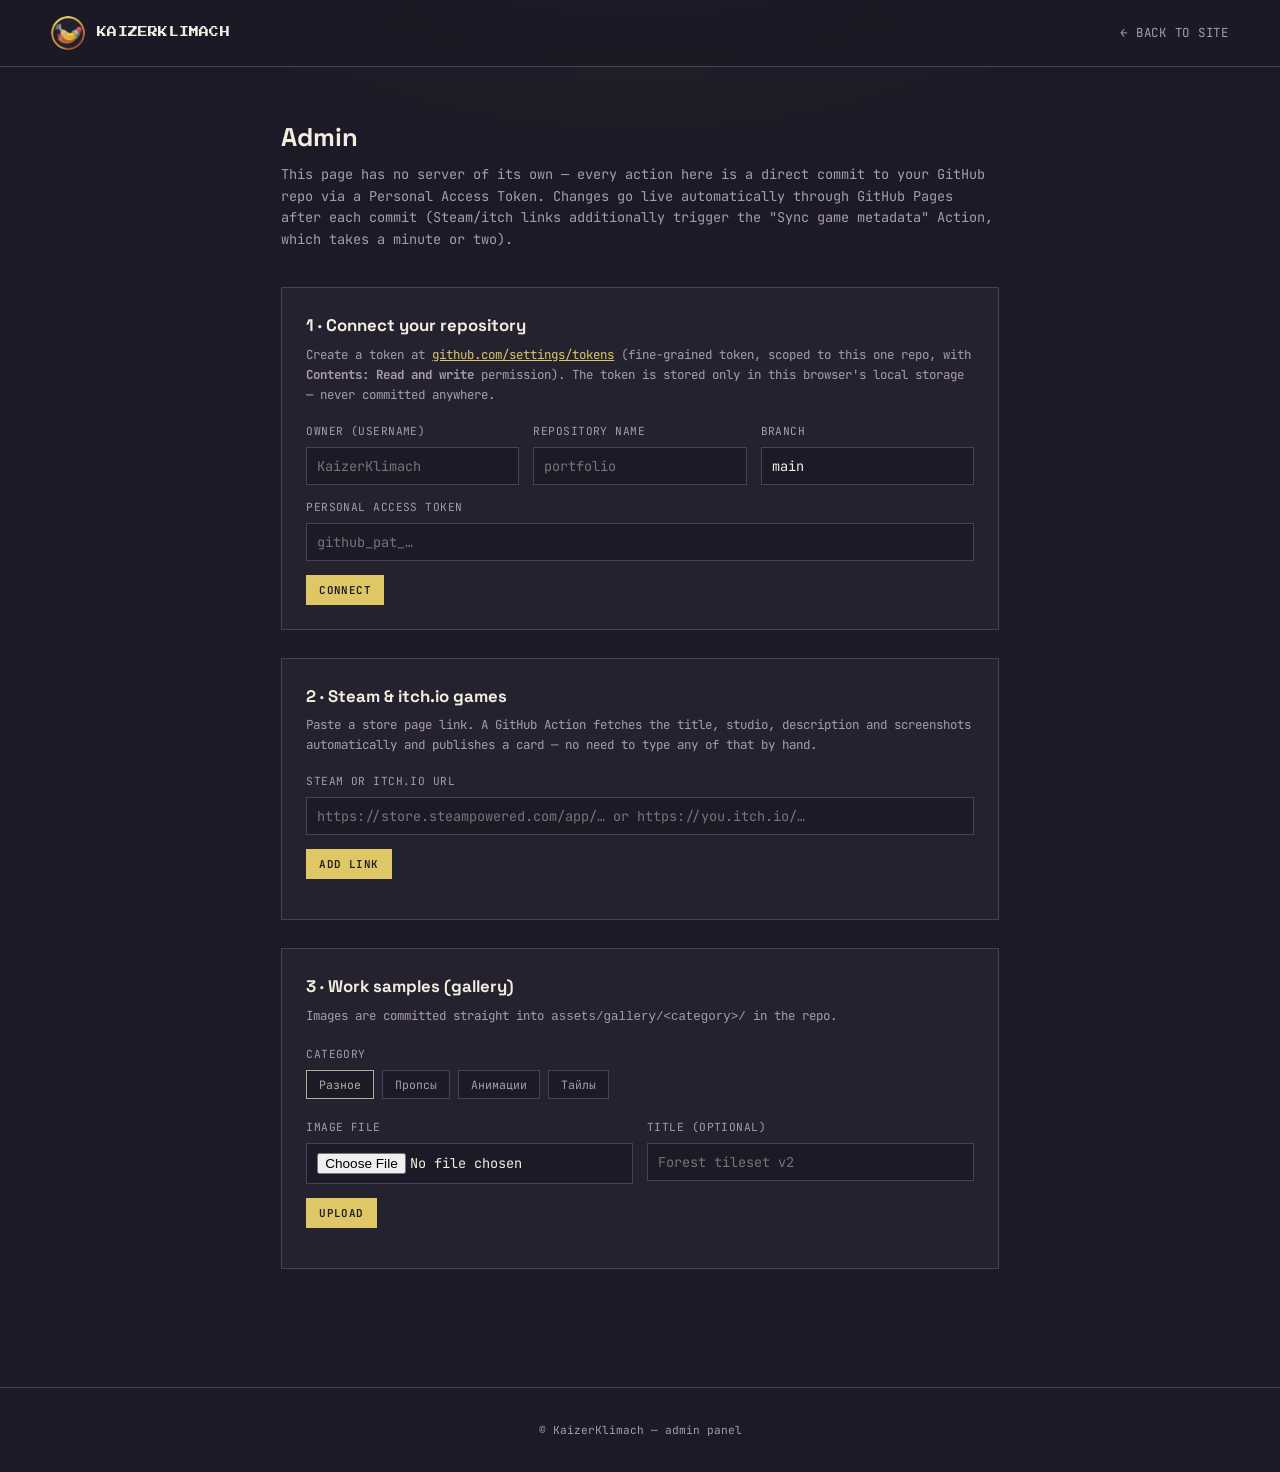
==== admin.html @ dae1ea57 "Initial" ====
<!DOCTYPE html>
<html lang="en">
<head>
<meta charset="UTF-8">
<meta name="viewport" content="width=device-width, initial-scale=1.0">
<title>Admin — KaizerKlimach</title>
<link rel="icon" href="assets/logo.png">
<link rel="preconnect" href="https://fonts.googleapis.com">
<link href="https://fonts.googleapis.com/css2?family=Press+Start+2P&family=Space+Grotesk:wght@500;700&family=JetBrains+Mono:wght@400;500;600&display=swap" rel="stylesheet">
<link rel="stylesheet" href="assets/styles.css">
</head>
<body>

<header class="nav">
  <a class="brand" href="index.html">
    <img src="assets/logo.png" alt="KaizerKlimach logo">
    <span>KAIZERKLIMACH</span>
  </a>
  <nav class="links"><a href="index.html">← Back to site</a></nav>
</header>

<div class="admin-wrap">
  <h1>Admin</h1>
  <p class="sub">
    This page has no server of its own — every action here is a direct commit to your GitHub repo
    via a Personal Access Token. Changes go live automatically through GitHub Pages after each commit
    (Steam/itch links additionally trigger the "Sync game metadata" Action, which takes a minute or two).
  </p>

  <div class="panel">
    <h2>1 · Connect your repository</h2>
    <p class="desc">
      Create a token at
      <a href="https://github.com/settings/tokens?type=beta" target="_blank" rel="noopener" style="color:var(--accent-gold);">github.com/settings/tokens</a>
      (fine-grained token, scoped to this one repo, with <b>Contents: Read and write</b> permission).
      The token is stored only in this browser's local storage — never committed anywhere.
    </p>
    <div class="row-3">
      <div class="field"><label>Owner (username)</label><input id="cfgOwner" placeholder="KaizerKlimach"></div>
      <div class="field"><label>Repository name</label><input id="cfgRepo" placeholder="portfolio"></div>
      <div class="field"><label>Branch</label><input id="cfgBranch" placeholder="main"></div>
    </div>
    <div class="field"><label>Personal access token</label><input id="cfgToken" type="password" placeholder="github_pat_…"></div>
    <button class="btn small solid" id="saveSetup" type="button">Connect</button>
    <div class="status" id="setupStatus"></div>
  </div>

  <div class="panel">
    <h2>2 · Steam & itch.io games</h2>
    <p class="desc">
      Paste a store page link. A GitHub Action fetches the title, studio, description and screenshots
      automatically and publishes a card — no need to type any of that by hand.
    </p>
    <div class="field">
      <label>Steam or itch.io URL</label>
      <input id="newLinkUrl" placeholder="https://store.steampowered.com/app/… or https://you.itch.io/…">
    </div>
    <button class="btn small solid" id="addLinkBtn" type="button">Add link</button>
    <div class="status" id="linksStatus"></div>
    <div class="link-list" id="linksList"></div>
  </div>

  <div class="panel">
    <h2>3 · Work samples (gallery)</h2>
    <p class="desc">Images are committed straight into <code>assets/gallery/&lt;category&gt;/</code> in the repo.</p>
    <div class="field">
      <label>Category</label>
      <div class="cat-pills" id="galCatPills"></div>
    </div>
    <div class="row-2">
      <div class="field"><label>Image file</label><input id="galFile" type="file" accept="image/*"></div>
      <div class="field"><label>Title (optional)</label><input id="galTitle" placeholder="Forest tileset v2"></div>
    </div>
    <button class="btn small solid" id="galUploadBtn" type="button">Upload</button>
    <div class="status" id="galStatus"></div>
    <div class="gallery-admin-grid" id="galGrid"></div>
  </div>
</div>

<footer>© KaizerKlimach — admin panel</footer>

<script src="assets/admin.js"></script>
</body>
</html>
---- assets/styles.css ----
:root{
  --bg-void:#1c1a26;
  --bg-panel:#252230;
  --bg-panel-alt:#2e2a3a;
  --fg-main:#f3ece0;
  --fg-dim:#a89bab;
  --accent-gold:#dfc766;
  --accent-amber:#c98a3a;
  --accent-coral:#cf6b4a;
  --accent-pink:#d3676b;
  --accent-sage:#a8b39c;
  --border-pixel:#47415a;
}
*{box-sizing:border-box; margin:0; padding:0;}
body{
  background:
    radial-gradient(ellipse 900px 500px at 50% -10%, rgba(223,199,102,0.07), transparent 60%),
    var(--bg-void);
  color:var(--fg-main);
  font-family:'JetBrains Mono', monospace;
  line-height:1.6;
}
::selection{background:var(--accent-gold); color:var(--bg-void);}
a{color:inherit;}
h1,h2,h3{font-family:'Space Grotesk'; font-weight:700;}
img{max-width:100%; display:block;}
button{font-family:inherit;}

/* ---------- NAV ---------- */
header.nav{
  position:sticky; top:0; z-index:20;
  display:flex; align-items:center; justify-content:space-between;
  padding:16px clamp(18px,4vw,56px);
  background:rgba(28,26,38,0.88); backdrop-filter:blur(8px);
  border-bottom:1px solid var(--border-pixel);
}
.brand{display:flex; align-items:center; gap:12px; text-decoration:none;}
.brand img{width:34px; height:34px; border-radius:50%;}
.brand span{font-family:'Press Start 2P'; font-size:.62rem; color:var(--fg-main); letter-spacing:.02em;}
nav.links{display:flex; align-items:center; gap:28px; font-size:.78rem; text-transform:uppercase; letter-spacing:.06em;}
nav.links a{text-decoration:none; color:var(--fg-dim); transition:color .2s;}
nav.links a:hover{color:var(--accent-gold);}

/* ---------- HERO ---------- */
.hero{
  display:flex; align-items:center; gap:48px; flex-wrap:wrap;
  padding:80px clamp(18px,4vw,56px) 70px;
  max-width:1200px; margin:0 auto;
}
.hero img.logo-hero{
  width:150px; height:150px; border-radius:50%; flex:none;
  box-shadow:0 0 0 1px var(--border-pixel), 0 20px 50px rgba(223,199,102,0.12);
}
.hero .copy{flex:1; min-width:260px;}
.hero .alias{
  font-family:'Press Start 2P'; font-size:.65rem; color:var(--accent-sage); display:block; margin-bottom:14px;
}
.hero h1{font-size:clamp(2rem,5.4vw,3.4rem); line-height:1.08;}
.hero h1 em{font-style:normal; color:var(--accent-gold);}
.hero p{margin-top:18px; max-width:56ch; color:var(--fg-dim); font-size:.95rem;}
.hero .cta-row{display:flex; gap:14px; margin-top:30px; flex-wrap:wrap;}
.btn{
  display:inline-flex; align-items:center; gap:8px; text-decoration:none;
  padding:11px 20px; font-size:.78rem; letter-spacing:.04em; text-transform:uppercase;
  border:1px solid var(--border-pixel); color:var(--fg-main); transition:all .2s;
  background:none; cursor:pointer;
}
.btn.solid{background:var(--accent-gold); border-color:var(--accent-gold); color:var(--bg-void); font-weight:600;}
.btn:hover{border-color:var(--accent-gold); color:var(--accent-gold);}
.btn.solid:hover{background:var(--accent-amber); border-color:var(--accent-amber); color:var(--bg-void);}
.btn.small{padding:7px 12px; font-size:.68rem;}
.btn.danger:hover{border-color:var(--accent-pink); color:var(--accent-pink);}
.btn[disabled]{opacity:.4; cursor:not-allowed;}

/* ---------- SECTIONS ---------- */
section{padding:64px clamp(18px,4vw,56px); max-width:1200px; margin:0 auto;}
.section-head{display:flex; align-items:baseline; gap:14px; margin-bottom:34px; flex-wrap:wrap;}
.section-head h2{font-size:1.5rem;}
.section-head .count{font-family:'Press Start 2P'; font-size:.55rem; color:var(--accent-amber);}
.about-text{max-width:64ch; color:var(--fg-dim); font-size:.92rem;}
.about-text p+p{margin-top:14px;}
.facts{display:flex; flex-wrap:wrap; gap:12px 30px; margin-top:24px; font-size:.78rem;}
.facts b{color:var(--fg-main); font-family:'Space Grotesk';}

/* ---------- GAME GRID / CARDS ---------- */
.grid{display:grid; grid-template-columns:repeat(auto-fill, minmax(300px,1fr)); gap:26px;}
.empty-note{color:var(--fg-dim); font-size:.85rem;}

.game-card{
  background:var(--bg-panel); border:1px solid var(--border-pixel);
  display:flex; flex-direction:column; overflow:hidden;
}
.carousel{position:relative; aspect-ratio:16/9; background:#100e17; overflow:hidden;}
.carousel-track{position:absolute; inset:0;}
.carousel-track img{
  position:absolute; inset:0; width:100%; height:100%; object-fit:cover;
  opacity:0; transition:opacity .35s ease; filter:saturate(.95) contrast(1.03);
}
.carousel-track img.active{opacity:1;}
.car-btn{
  position:absolute; top:50%; transform:translateY(-50%);
  width:30px; height:30px; border-radius:50%; border:none; cursor:pointer;
  background:rgba(20,18,28,0.55); color:var(--fg-main); font-size:1rem;
  display:flex; align-items:center; justify-content:center;
  opacity:0; transition:opacity .2s, background .2s;
}
.carousel:hover .car-btn{opacity:1;}
.car-btn:hover{background:var(--accent-gold); color:var(--bg-void);}
.car-btn.prev{left:10px;} .car-btn.next{right:10px;}
.dots{position:absolute; bottom:10px; left:0; right:0; display:flex; justify-content:center; gap:6px;}
.dot{
  width:6px; height:6px; border-radius:50%; background:rgba(243,236,224,0.35);
  cursor:pointer; transition:background .2s, transform .2s; border:none;
}
.dot.active{background:var(--accent-gold); transform:scale(1.25);}
.shot-count{
  position:absolute; top:10px; right:10px; font-family:'Press Start 2P'; font-size:.5rem;
  background:rgba(20,18,28,0.6); padding:4px 6px; color:var(--fg-dim);
}
.card-body{padding:20px 22px 22px; display:flex; flex-direction:column; gap:8px; flex:1;}
.card-body .tag{font-family:'Press Start 2P'; font-size:.5rem; color:var(--accent-amber); text-transform:uppercase;}
.card-body h3{font-size:1.08rem;}
.card-body .studio{font-size:.72rem; color:var(--fg-dim);}
.card-body p{font-size:.8rem; color:var(--fg-dim); flex:1; margin-top:2px;}
.card-body .go{margin-top:10px; font-size:.75rem; color:var(--accent-sage); text-decoration:none; letter-spacing:.03em;}
.card-body .go:hover{color:var(--accent-pink);}

/* ---------- GALLERY ---------- */
.gallery-tabs{display:flex; gap:10px; flex-wrap:wrap; margin-bottom:26px;}
.gtab{
  background:var(--bg-panel); border:1px solid var(--border-pixel); color:var(--fg-dim);
  padding:8px 16px; font-size:.75rem; cursor:pointer; letter-spacing:.03em;
}
.gtab.active{border-color:var(--accent-gold); color:var(--accent-gold);}
.gallery-grid{display:grid; grid-template-columns:repeat(auto-fill,minmax(180px,1fr)); gap:14px;}
.gallery-item{aspect-ratio:1; border:1px solid var(--border-pixel); background:var(--bg-panel); position:relative; overflow:hidden;}
.gallery-item img{width:100%; height:100%; object-fit:cover;}
.gallery-item .cap{
  position:absolute; bottom:0; left:0; right:0; padding:6px 8px;
  font-size:.65rem; background:rgba(20,18,28,0.75); color:var(--fg-main);
}
.frame-slot{
  aspect-ratio:1; border:1px dashed var(--border-pixel);
  display:flex; align-items:center; justify-content:center; text-align:center;
  font-family:'Press Start 2P'; font-size:.5rem; color:var(--border-pixel); padding:10px;
  background:var(--bg-panel); white-space:pre-line;
}

/* ---------- CONTACT / FOOTER ---------- */
.contact-row{display:flex; gap:34px; flex-wrap:wrap; margin-top:22px;}
.contact-row a{text-decoration:none; font-size:.95rem; border-bottom:1px solid var(--border-pixel); padding-bottom:4px; color:var(--fg-main);}
.contact-row a:hover{color:var(--accent-gold); border-color:var(--accent-gold);}
.contact-row .soon{opacity:.5;}
footer{text-align:center; padding:34px; font-size:.7rem; color:var(--fg-dim); border-top:1px solid var(--border-pixel);}

/* ---------- ADMIN PAGE ---------- */
.admin-wrap{max-width:820px; margin:0 auto; padding:50px clamp(18px,4vw,56px) 90px;}
.admin-wrap h1{font-size:1.6rem; margin-bottom:6px;}
.admin-wrap .sub{color:var(--fg-dim); font-size:.85rem; margin-bottom:36px;}
.panel{background:var(--bg-panel); border:1px solid var(--border-pixel); padding:24px; margin-bottom:28px;}
.panel h2{font-size:1.05rem; margin-bottom:6px;}
.panel .desc{color:var(--fg-dim); font-size:.78rem; margin-bottom:18px; line-height:1.6;}
.field{margin-bottom:14px; display:flex; flex-direction:column; gap:6px;}
.field label{font-size:.7rem; color:var(--fg-dim); text-transform:uppercase; letter-spacing:.04em;}
.field input, .field textarea, .field select{
  background:var(--bg-void); border:1px solid var(--border-pixel); color:var(--fg-main);
  padding:9px 10px; font-family:inherit; font-size:.85rem; width:100%;
}
.field textarea{min-height:70px; resize:vertical;}
.field input:focus, .field textarea:focus, .field select:focus{outline:none; border-color:var(--accent-gold);}
.field .hint{font-size:.65rem; color:var(--fg-dim); opacity:.75;}
.row-2{display:grid; grid-template-columns:1fr 1fr; gap:14px;}
.row-3{display:grid; grid-template-columns:1fr 1fr 1fr; gap:14px;}
@media(max-width:600px){ .row-2, .row-3{grid-template-columns:1fr;} }

.status{font-size:.78rem; margin-top:12px; padding:10px 12px; border:1px solid var(--border-pixel); display:none;}
.status.show{display:block;}
.status.ok{border-color:var(--accent-sage); color:var(--accent-sage);}
.status.err{border-color:var(--accent-pink); color:var(--accent-pink);}
.status.pending{border-color:var(--accent-gold); color:var(--accent-gold);}

.link-list{display:flex; flex-direction:column; gap:8px; margin-top:16px;}
.link-row{
  display:flex; align-items:center; gap:10px; padding:8px 10px;
  border:1px solid var(--border-pixel); background:var(--bg-void); font-size:.78rem;
}
.link-row span{flex:1; overflow:hidden; text-overflow:ellipsis; white-space:nowrap;}
.link-row button{flex:none;}

.cat-pills{display:flex; gap:8px; flex-wrap:wrap; margin-bottom:6px;}
.cat-pill{
  background:var(--bg-void); border:1px solid var(--border-pixel); color:var(--fg-dim);
  padding:6px 12px; font-size:.72rem; cursor:pointer;
}
.cat-pill.active{border-color:var(--accent-sage); color:var(--accent-sage);}

.gallery-admin-grid{display:grid; grid-template-columns:repeat(auto-fill,minmax(120px,1fr)); gap:10px; margin-top:16px;}
.gallery-admin-item{position:relative; aspect-ratio:1; border:1px solid var(--border-pixel); overflow:hidden;}
.gallery-admin-item img{width:100%; height:100%; object-fit:cover;}
.gallery-admin-item button{
  position:absolute; top:4px; right:4px; width:22px; height:22px; border-radius:50%; border:none;
  background:rgba(20,18,28,.75); color:var(--fg-main); cursor:pointer; font-size:.8rem;
}
.gallery-admin-item button:hover{background:var(--accent-pink); color:var(--bg-void);}

@media(max-width:640px){
  nav.links{display:none;}
  .hero{padding-top:56px;}
}
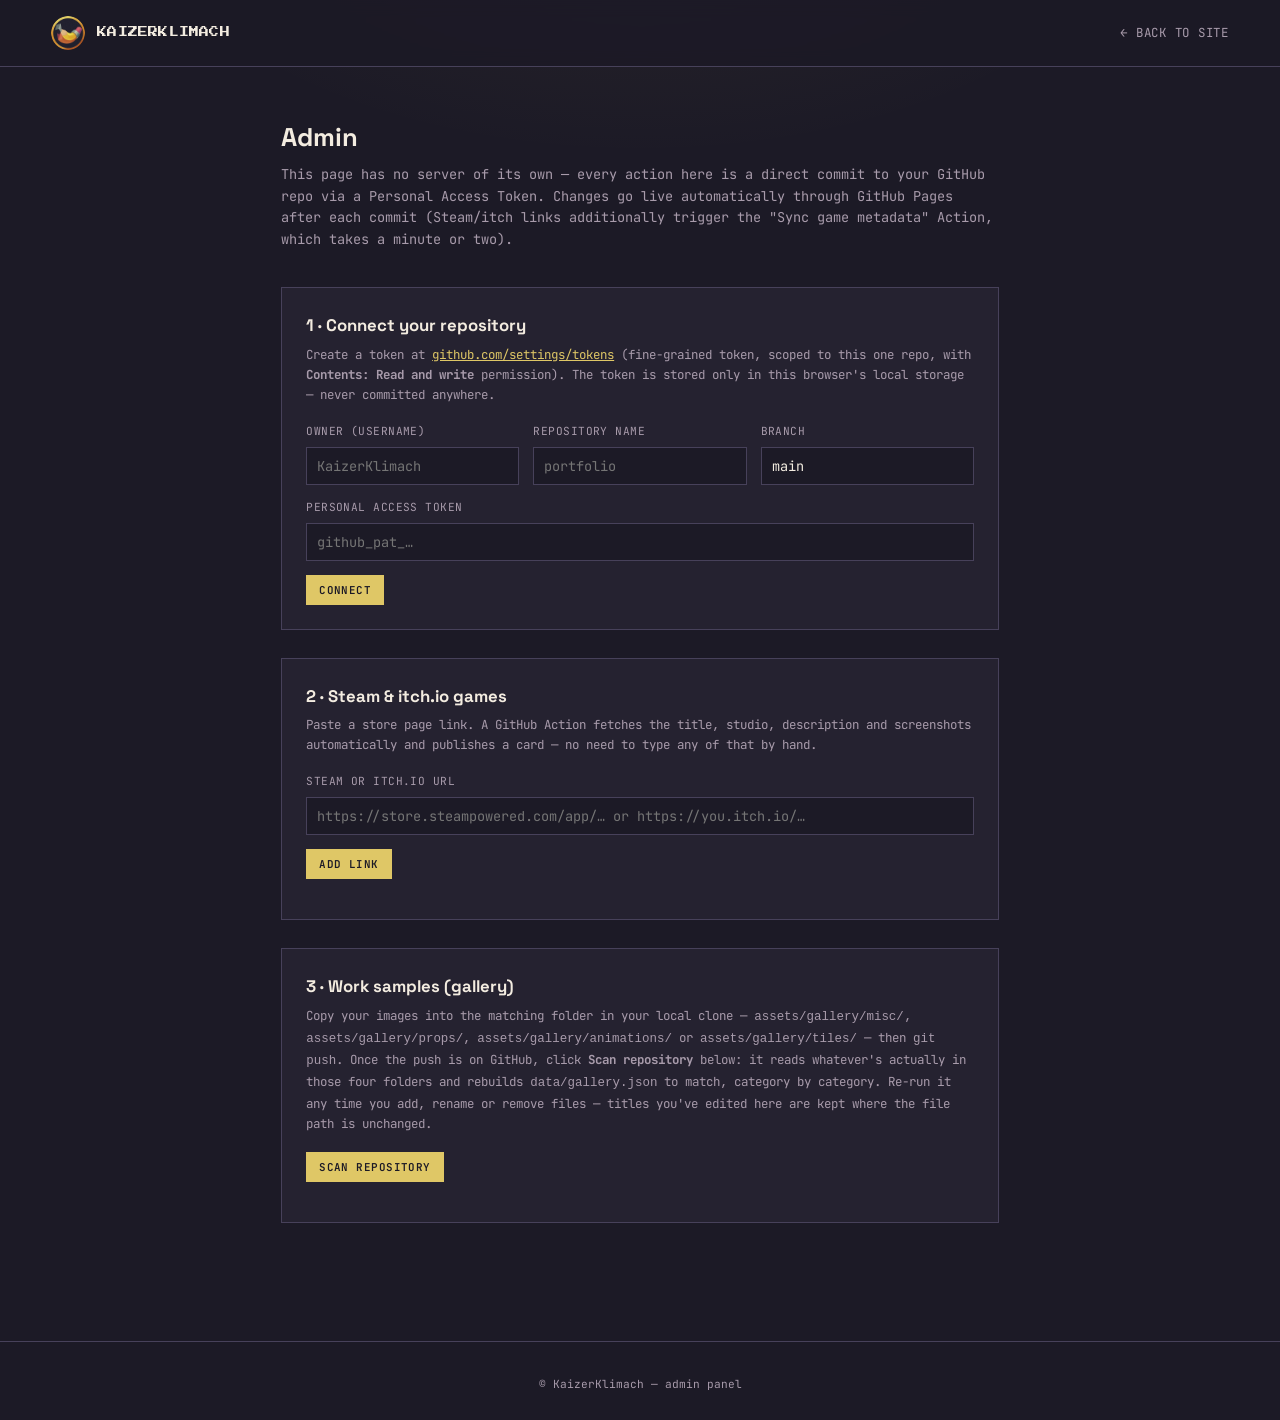
==== commit ae2778be: "newAdmin" ====
--- a/admin.html
+++ b/admin.html
@@ -62,18 +62,18 @@
 
   <div class="panel">
     <h2>3 · Work samples (gallery)</h2>
-    <p class="desc">Images are committed straight into <code>assets/gallery/&lt;category&gt;/</code> in the repo.</p>
-    <div class="field">
-      <label>Category</label>
-      <div class="cat-pills" id="galCatPills"></div>
-    </div>
-    <div class="row-2">
-      <div class="field"><label>Image file</label><input id="galFile" type="file" accept="image/*"></div>
-      <div class="field"><label>Title (optional)</label><input id="galTitle" placeholder="Forest tileset v2"></div>
-    </div>
-    <button class="btn small solid" id="galUploadBtn" type="button">Upload</button>
+    <p class="desc">
+      Copy your images into the matching folder in your local clone — <code>assets/gallery/misc/</code>,
+      <code>assets/gallery/props/</code>, <code>assets/gallery/animations/</code> or
+      <code>assets/gallery/tiles/</code> — then <code>git push</code>. Once the push is on GitHub, click
+      <b>Scan repository</b> below: it reads whatever's actually in those four folders and rebuilds
+      <code>data/gallery.json</code> to match, category by category. Re-run it any time you add, rename or
+      remove files — titles you've edited here are kept where the file path is unchanged.
+    </p>
+    <button class="btn small solid" id="galScanBtn" type="button">Scan repository</button>
+    <button class="btn small" id="galSaveTitlesBtn" type="button" style="display:none; margin-left:8px;">Save titles</button>
     <div class="status" id="galStatus"></div>
-    <div class="gallery-admin-grid" id="galGrid"></div>
+    <div id="galGrid" style="margin-top:16px;"></div>
   </div>
 </div>
 
--- a/assets/styles.css
+++ b/assets/styles.css
@@ -133,11 +133,44 @@
 }
 .gtab.active{border-color:var(--accent-gold); color:var(--accent-gold);}
 .gallery-grid{display:grid; grid-template-columns:repeat(auto-fill,minmax(180px,1fr)); gap:14px;}
-.gallery-item{aspect-ratio:1; border:1px solid var(--border-pixel); background:var(--bg-panel); position:relative; overflow:hidden;}
-.gallery-item img{width:100%; height:100%; object-fit:cover;}
+.gallery-item{aspect-ratio:1; border:1px solid var(--border-pixel); background:var(--bg-panel); position:relative; overflow:hidden; cursor:zoom-in;}
+.gallery-item img{width:100%; height:100%; object-fit:cover; transition:transform .3s ease;}
+.gallery-item:hover img{transform:scale(1.06);}
 .gallery-item .cap{
   position:absolute; bottom:0; left:0; right:0; padding:6px 8px;
   font-size:.65rem; background:rgba(20,18,28,0.75); color:var(--fg-main);
+}
+
+/* ---------- LIGHTBOX ---------- */
+.lightbox{
+  position:fixed; inset:0; z-index:60; background:rgba(10,9,14,0.92);
+  display:flex; align-items:center; justify-content:center; padding:60px 20px;
+}
+.lightbox[hidden]{display:none;}
+.lightbox img{
+  max-width:min(90vw, 1100px); max-height:80vh; object-fit:contain;
+  border:1px solid var(--border-pixel); box-shadow:0 20px 60px rgba(0,0,0,.6);
+}
+.lb-close{
+  position:absolute; top:18px; right:22px; background:none; border:none;
+  color:var(--fg-main); font-size:2rem; line-height:1; cursor:pointer;
+}
+.lb-close:hover{color:var(--accent-pink);}
+.lb-nav{
+  position:absolute; top:50%; transform:translateY(-50%);
+  width:52px; height:52px; border-radius:50%; border:1px solid var(--border-pixel);
+  background:rgba(37,34,48,0.7); color:var(--fg-main); font-size:1.6rem; cursor:pointer;
+  display:flex; align-items:center; justify-content:center; transition:all .2s;
+}
+.lb-nav:hover{border-color:var(--accent-gold); color:var(--accent-gold);}
+.lb-nav.prev{left:18px;} .lb-nav.next{right:18px;}
+.lb-caption{
+  position:absolute; bottom:24px; left:0; right:0; text-align:center;
+  font-size:.8rem; color:var(--fg-dim); letter-spacing:.03em;
+}
+@media(max-width:640px){
+  .lb-nav{width:42px; height:42px; font-size:1.3rem;}
+  .lb-nav.prev{left:8px;} .lb-nav.next{right:8px;}
 }
 .frame-slot{
   aspect-ratio:1; border:1px dashed var(--border-pixel);
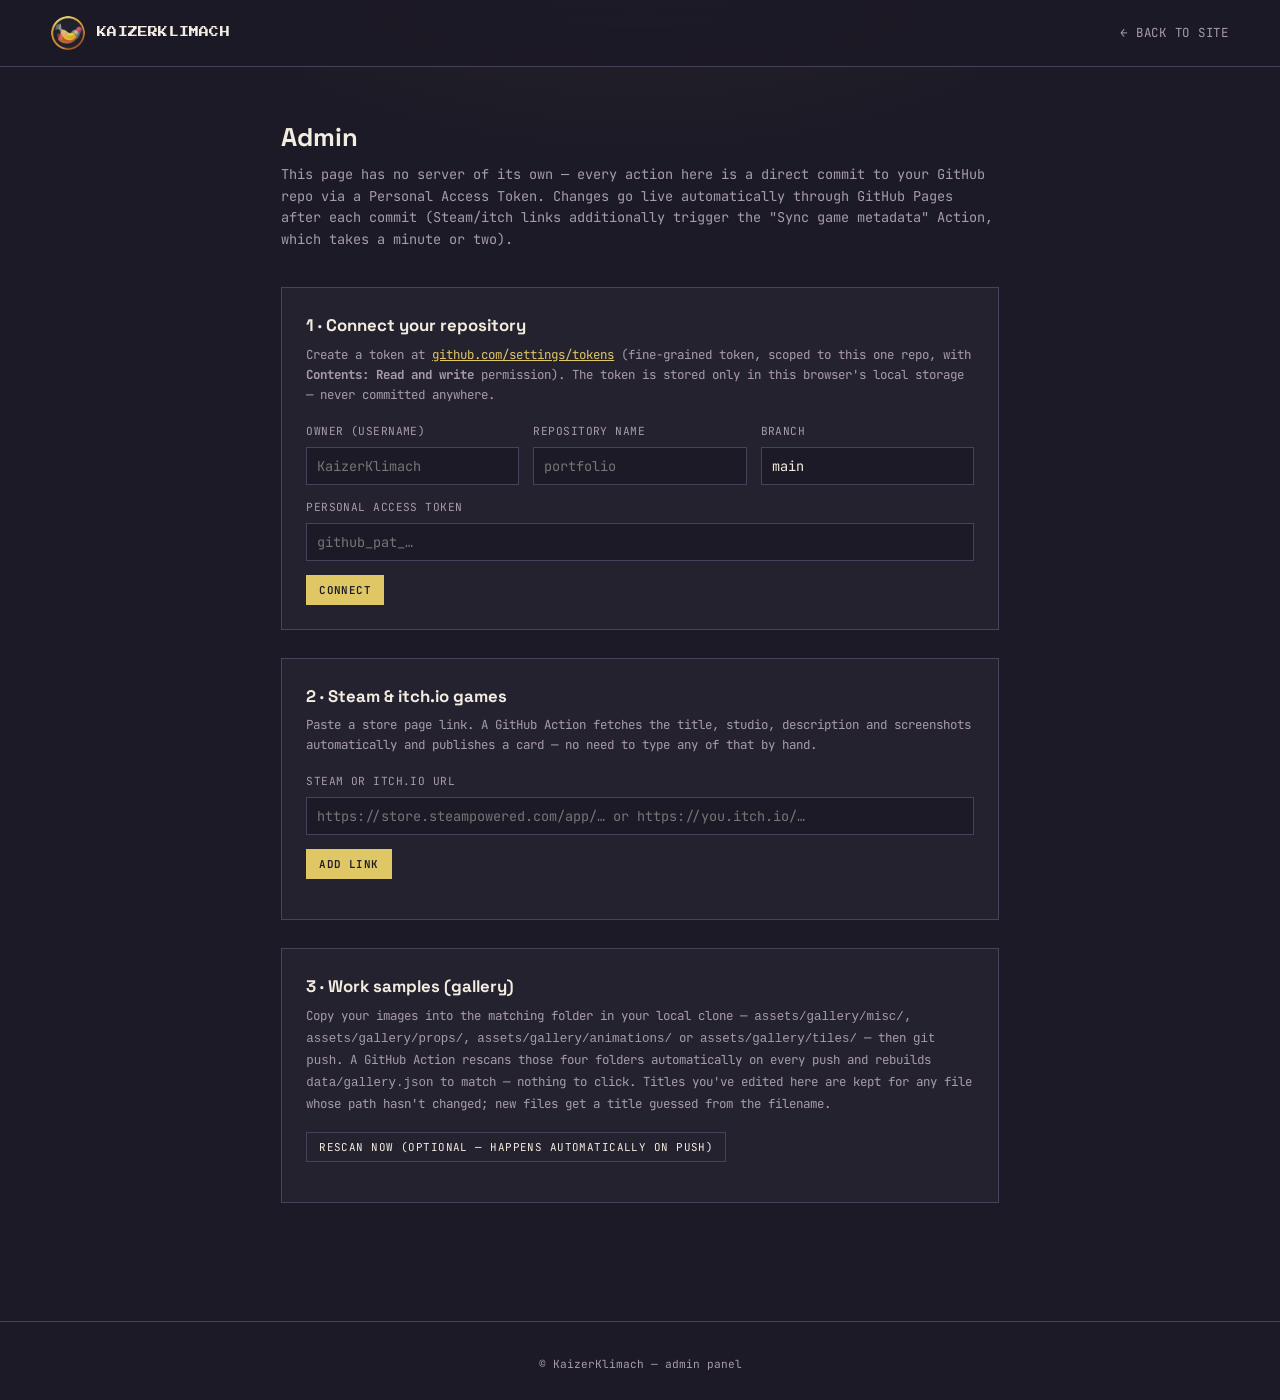
==== commit 595f786f: "newscan" ====
--- a/admin.html
+++ b/admin.html
@@ -65,12 +65,12 @@
     <p class="desc">
       Copy your images into the matching folder in your local clone — <code>assets/gallery/misc/</code>,
       <code>assets/gallery/props/</code>, <code>assets/gallery/animations/</code> or
-      <code>assets/gallery/tiles/</code> — then <code>git push</code>. Once the push is on GitHub, click
-      <b>Scan repository</b> below: it reads whatever's actually in those four folders and rebuilds
-      <code>data/gallery.json</code> to match, category by category. Re-run it any time you add, rename or
-      remove files — titles you've edited here are kept where the file path is unchanged.
+      <code>assets/gallery/tiles/</code> — then <code>git push</code>. A GitHub Action rescans those four
+      folders automatically on every push and rebuilds <code>data/gallery.json</code> to match — nothing
+      to click. Titles you've edited here are kept for any file whose path hasn't changed; new files get a
+      title guessed from the filename.
     </p>
-    <button class="btn small solid" id="galScanBtn" type="button">Scan repository</button>
+    <button class="btn small" id="galScanBtn" type="button">Rescan now (optional — happens automatically on push)</button>
     <button class="btn small" id="galSaveTitlesBtn" type="button" style="display:none; margin-left:8px;">Save titles</button>
     <div class="status" id="galStatus"></div>
     <div id="galGrid" style="margin-top:16px;"></div>
